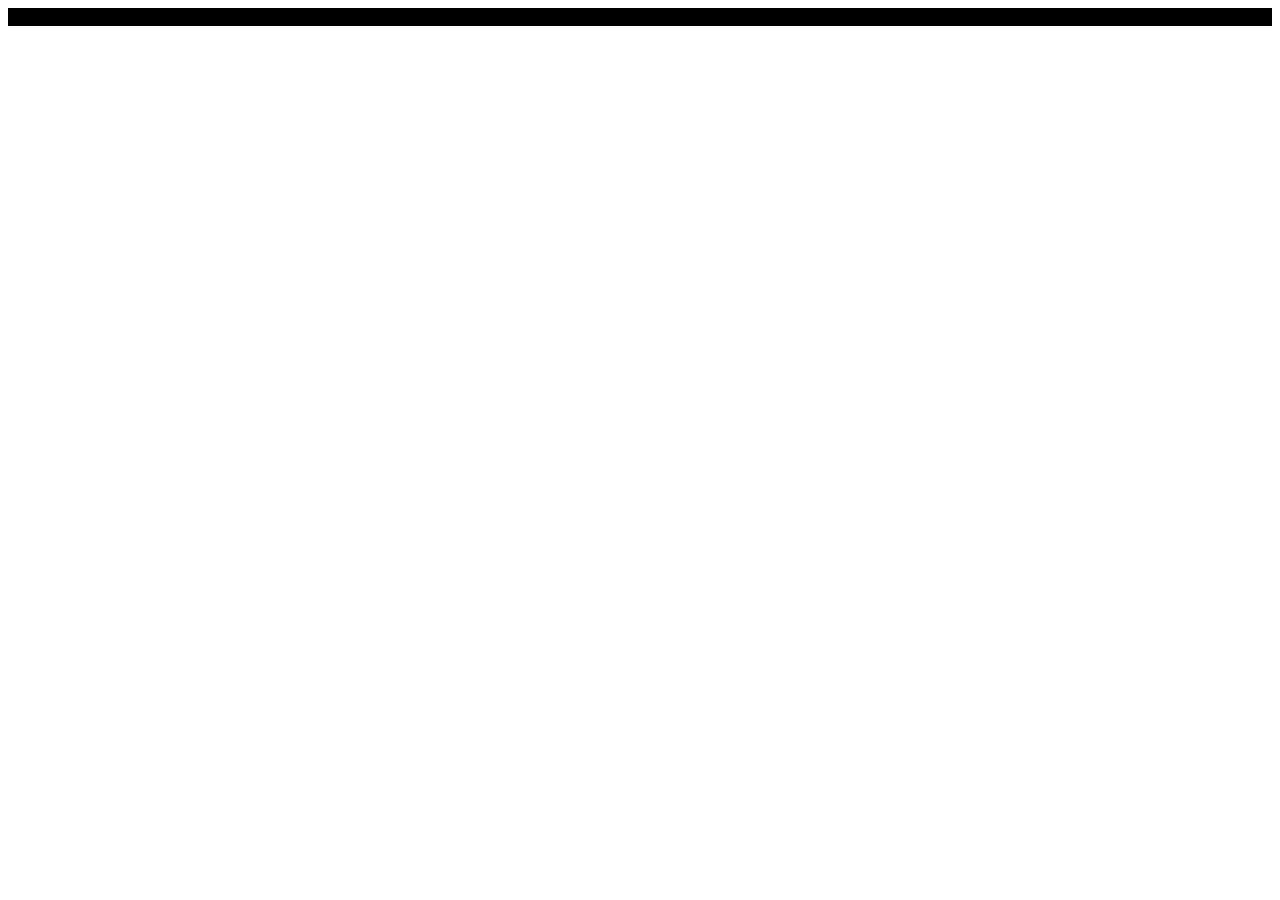
==== index.html @ a9e6e2d8 "new file:   index.html" ====
<!DOCTYPE html>
<html lang="en">

<head>
    <meta charset="UTF-8">
    <meta name="viewport" content="width=device-width, initial-scale=1.0">
    <title>Document</title>
</head>

<body>

    <div style="background-color: black;">Yo, this is my site</div>

</body>

</html>
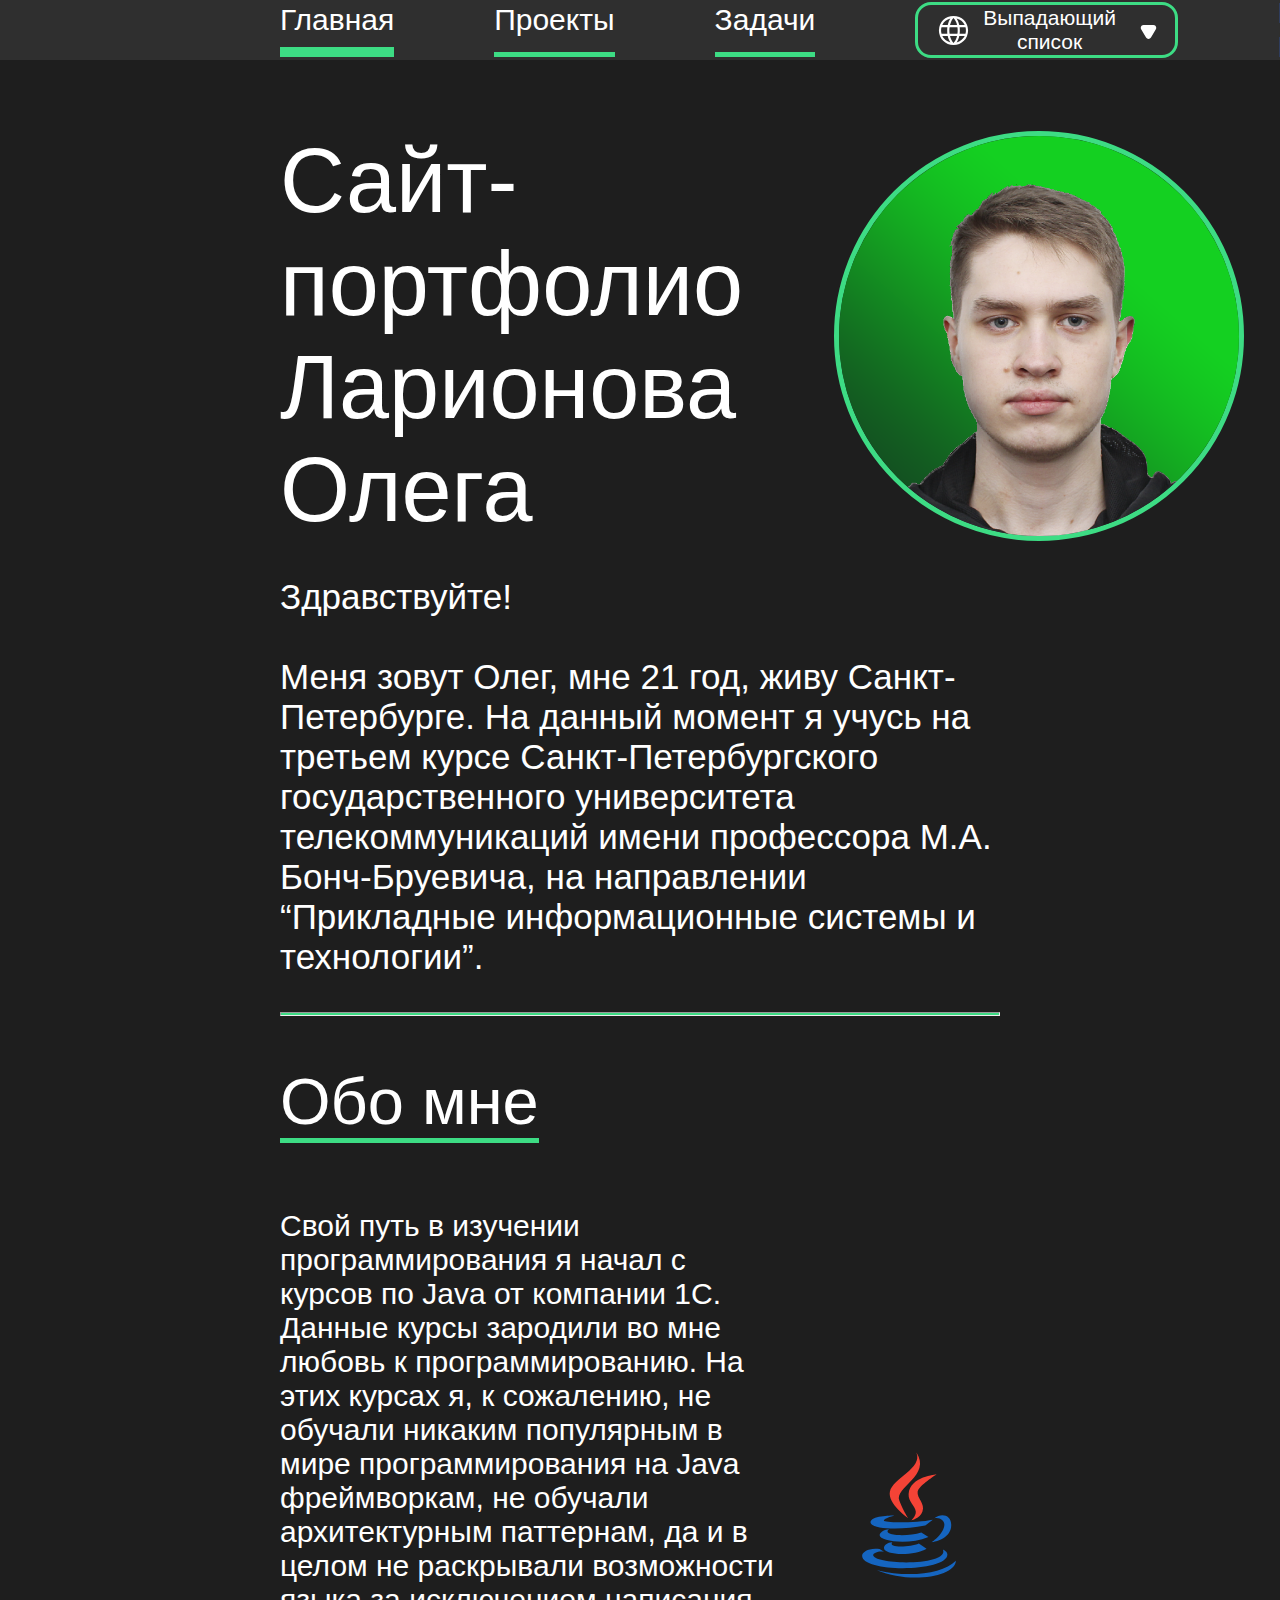
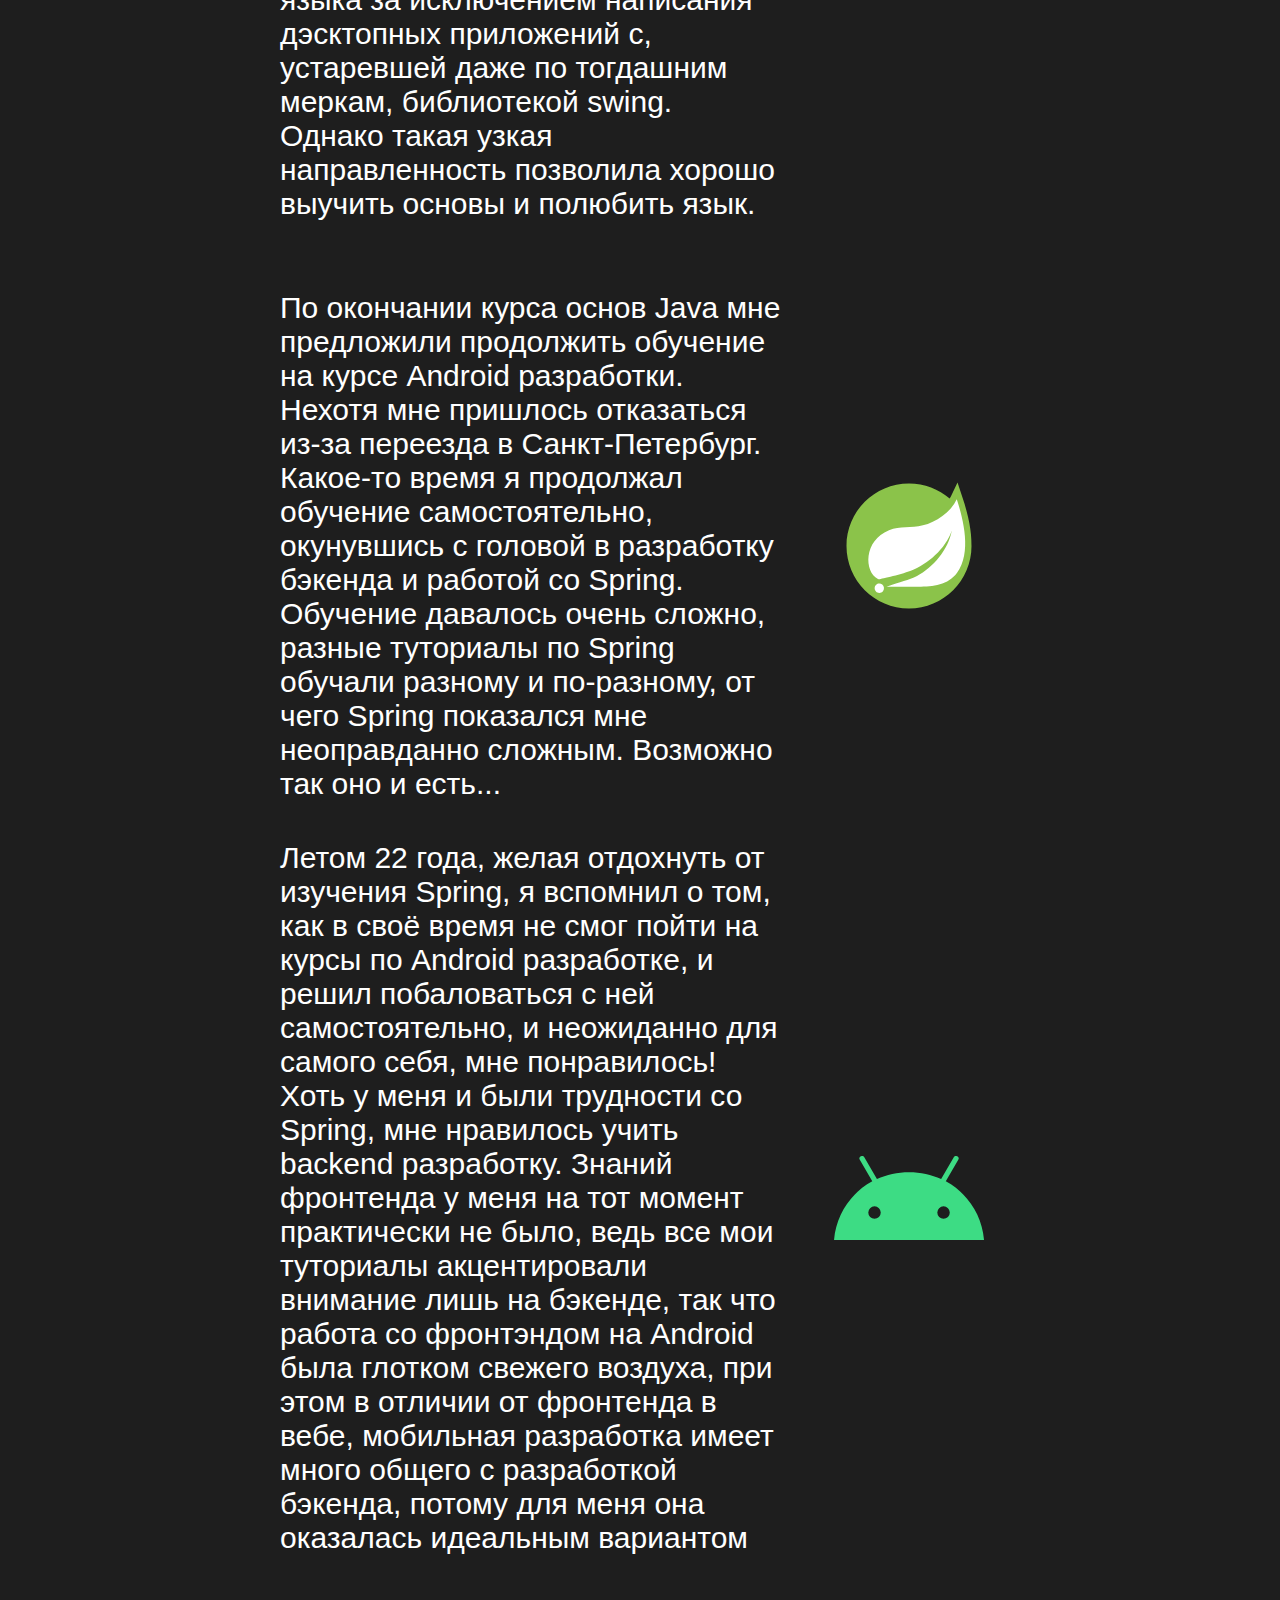
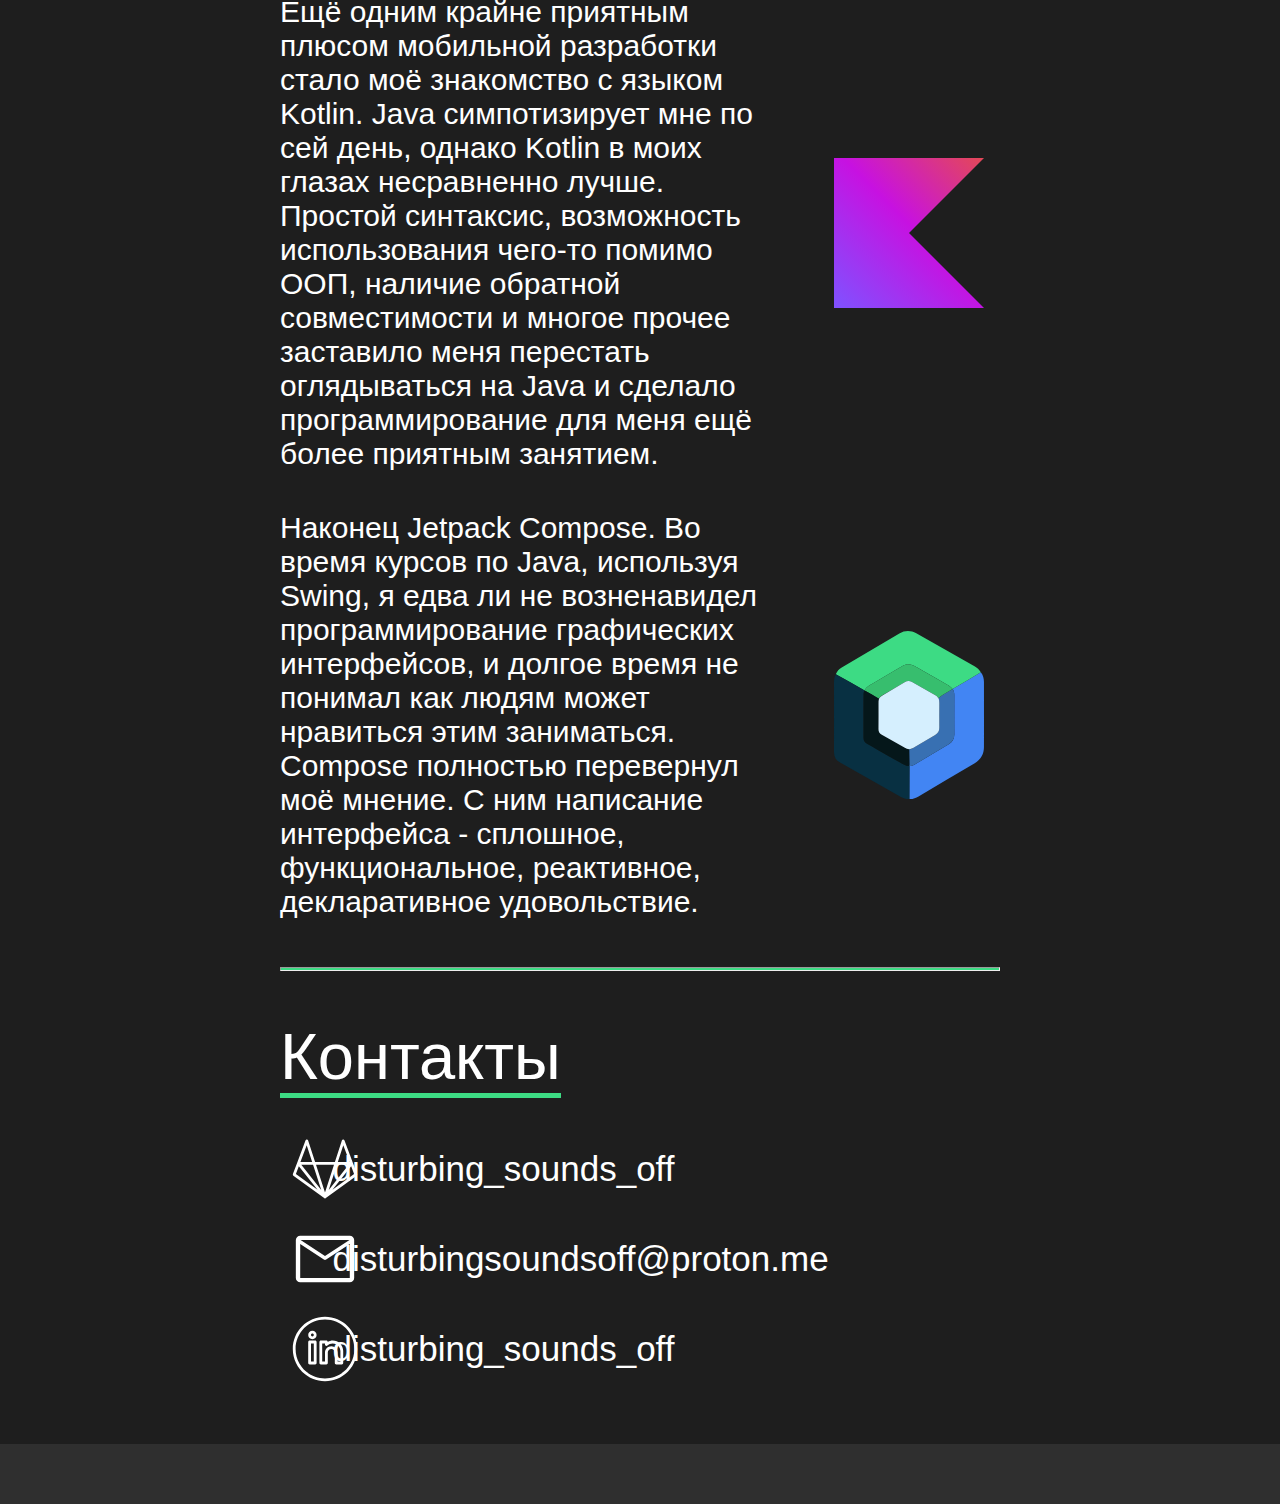
==== commit b17780c7: "added files from portfolio" ====
--- a/index.html
+++ b/index.html
@@ -1,15 +1,190 @@
 <!DOCTYPE html>
-<html lang="en">
+<html>
 
 <head>
-    <meta charset="UTF-8">
-    <meta name="viewport" content="width=device-width, initial-scale=1.0">
     <title>Document</title>
+    <link rel="stylesheet" href="style/style.css">
+    <meta charset="utf-8">
 </head>
 
 <body>
 
-    <div style="background-color: black;">Yo, this is my site</div>
+    <header style="display: flex; flex-direction: row; justify-content: space-between;">
+
+        <div class="navbarLeft">
+            <a class="navItemCurrent" href="index.html">Главная</a>
+            <a class="navItem" href="pages/projects.html">Проекты</a>
+            <a class="navItem" href="pages/tasks.html">Задачи</a>
+        </div>
+
+        <div class="navbarRight">
+
+            <div class="selectLanguage">
+                <button onclick="listLanguages()" class="dropBtn">
+                    <img src="icons/language.svg" alt="" style="height: 35px; padding: 0px 12px; filter: invert(100%);">
+                    <span style="font-size: 21px;">
+                        Выпадающий список
+                    </span>
+                    <img src="icons/arrow_down.svg" alt="" style="height: 14px; padding: 4px 12px 0px 24px;">
+
+                </button>
+                <div id="dropList" class="dropContent">
+                    <a href="pages/tasks.html" style="color: black; text-decoration: none;">Задания</a><br>
+                    <a href="http://ddg.gg" style="color: black; text-decoration: none;">ddg</a><br>
+                    <a href="https://gprivate.com/65cmh" style="color: black; text-decoration: none;">HTML</a>
+                </div>
+            </div>
+
+            <a style="text-decoration: none; color: white;" href="pages/login.html">Вход / Регистрация</a>
+
+        </div>
+    </header>
+
+    <main>
+
+        <div class="doubleGrid">
+            <span style="font-size: 90px;">
+                Сайт-портфолио Ларионова Олега
+            </span>
+            <img class="imgFace" src="icons/prof.png" alt="">
+        </div>
+
+        <p style="font-size: 35px;">
+            Здравствуйте!<br>
+            <br>
+            Меня зовут Олег, мне 21 год, живу Санкт-Петербурге.
+            На данный момент я учусь на третьем курсе Санкт-Петербургского государственного университета
+            телекоммуникаций имени профессора
+            М.А. Бонч-Бруевича, на направлении
+            “Прикладные информационные системы и технологии”.
+        </p>
+
+        <hr class="separator">
+
+        <div class="spacer"></div>
+
+        <div class="INFO_ABOUT_ME">
+
+            <span class="subtitle">Обо мне</span>
+
+            <div class="spacer"></div>
+
+            <div class="doubleGrid">
+                <span style="font-size: 30px; ">
+                    <p>
+                        Свой путь в изучении программирования я начал с
+                        курсов
+                        по Java от компании
+                        1C. Данные курсы зародили во мне любовь к программированию. На этих курсах я, к сожалению, не
+                        обучали
+                        никаким популярным в мире программирования на Java фреймворкам, не обучали архитектурным
+                        паттернам,
+                        да и в целом не раскрывали возможности языка за исключением написания дэсктопных приложений с,
+                        устаревшей даже по тогдашним меркам, библиотекой swing. Однако такая узкая направленность
+                        позволила
+                        хорошо выучить основы и полюбить язык.
+                    </p>
+                </span>
+                <img width="150px" src="icons/java_logo.svg" alt="">
+            </div>
+
+            <div class="spacer"></div>
+
+            <div class="doubleGrid">
+                <span style="font-size: 30px; ">
+                    По окончании курса основ Java мне предложили продолжить обучение на курсе Android разработки. Нехотя
+                    мне
+                    пришлось отказаться из-за переезда в Санкт-Петербург. Какое-то время я продолжал обучение
+                    самостоятельно, окунувшись с головой в разработку бэкенда и работой со Spring. Обучение давалось
+                    очень
+                    сложно, разные туториалы по Spring обучали разному и по-разному, от чего Spring показался мне
+                    неоправданно сложным. Возможно так оно и есть...
+                </span>
+                <img width="150px" src="icons/spring_boot_logo.svg" alt="">
+            </div>
+
+            <div class="spacer"></div>
+
+            <div class="doubleGrid">
+                <span style="font-size: 30px; ">
+                    Летом 22 года, желая отдохнуть от изучения Spring, я вспомнил о том, как в своё время не смог пойти
+                    на
+                    курсы по Android разработке, и решил побаловаться с ней самостоятельно, и неожиданно для самого
+                    себя,
+                    мне понравилось! Хоть у меня и были трудности со Spring, мне нравилось учить backend разработку.
+                    Знаний
+                    фронтенда у меня на тот момент практически не было, ведь все мои туториалы акцентировали внимание
+                    лишь
+                    на бэкенде, так что работа со фронтэндом на Android была глотком свежего воздуха, при этом в отличии
+                    от
+                    фронтенда в вебе, мобильная разработка имеет много общего с разработкой бэкенда, потому для меня она
+                    оказалась идеальным вариантом
+                </span>
+                <img width="150px" src="icons/android_logo.svg" alt="">
+            </div>
+            <div class="spacer"></div>
+
+            <div class="doubleGrid">
+                <span style="font-size: 30px; ">
+                    Ещё одним крайне приятным плюсом мобильной разработки стало моё знакомство с языком Kotlin. Java
+                    симпотизирует
+                    мне по сей день, однако Kotlin в моих глазах несравненно лучше. Простой синтаксис, возможность
+                    использования
+                    чего-то помимо ООП, наличие обратной совместимости и многое прочее заставило меня перестать
+                    оглядываться
+                    на Java
+                    и сделало программирование для меня ещё более приятным занятием.
+
+                </span>
+                <img width="150px" src="icons/kotlin_logo.svg" alt="">
+            </div>
+
+            <div class="spacer"></div>
+
+            <div class="doubleGrid">
+                <span style="font-size: 30px; ">
+                    Наконец Jetpack Compose. Во время курсов по Java, используя Swing, я едва ли не возненавидел
+                    программирование графических интерфейсов, и долгое время не понимал как людям может нравиться этим
+                    заниматься. Compose полностью перевернул моё мнение. С ним написание интерфейса - сплошное,
+                    функциональное, реактивное, декларативное удовольствие.
+                </span>
+                <img width="150px" src="icons/compose_logo.svg" alt="">
+            </div>
+
+            <div class="spacer"></div>
+
+            <hr class="separator">
+
+            <div class="spacer"></div>
+        </div>
+        <span class="subtitle">Контакты</span>
+
+        <div class="spacer"></div>
+
+        <div class="link">
+            <img width="70px" src="icons/gitlab_logo.svg" alt="">
+            <span style="font-size: 35px;">disturbing_sounds_off</span>
+        </div>
+
+        <div class="link">
+            <img width="70px" src="icons/mail_icon.svg" alt="">
+            <span style="font-size: 35px;">disturbingsoundsoff@proton.me</span>
+        </div>
+
+        <div class="link">
+            <img width="70px" src="icons/linkedin_logo.svg" alt="">
+            <span style="font-size: 35px;">disturbing_sounds_off</span>
+        </div>
+
+        <div class="spacer"></div>
+
+    </main>
+
+    <footer>
+
+    </footer>
+
+    <script src="scripts/language.js"></script>
 
 </body>
 
--- a/style/style.css
+++ b/style/style.css
@@ -0,0 +1,147 @@
+* {
+    font-family: Roboto, sans-serif;
+}
+
+html, body {
+width: 100%; height: 100%;
+}
+
+body {
+    background-color: #1e1e1e;
+    margin: 0px;
+    color: white;
+    font-family: Roboto;
+}
+
+header, footer{
+    height: 60px;
+    background-color: #2f2f2f;
+}
+
+header, main {
+    padding-left: 280px;
+    padding-right: 280px;
+}
+
+.navbarLeft {
+    display: flex;
+    flex-direction: row;
+    align-items: center;
+    font-size: 30px;
+}
+
+.navbarRight {
+    display: flex;
+    flex-direction: row;
+    align-items: center;
+    font-size: 30px;
+}
+
+.navItem, .navItemCurrent {
+    margin-right: 100px;
+    text-decoration: none;
+    color: white;
+}
+
+.navItem {
+    padding-bottom: 15px;
+    border-bottom: 5px solid #3ddc84;
+}
+
+.navItemCurrent {
+    padding-bottom: 10px;
+    border-bottom: 10px solid #3ddc84;
+}
+
+main {
+    padding-top: 70px;
+}
+
+.doubleGrid {
+    display: grid; 
+    grid-template-columns: 70% auto;
+    grid-template-rows: auto;
+    justify-content: start;
+    align-items: center;
+    column-gap: 50px;
+}
+
+.link {
+    padding-left: 10px;
+    padding-bottom: 20px;
+    display: grid; 
+    grid-template-columns: 6% auto;
+    align-items: center;
+}
+
+.imgFace {
+    width: 400px;
+    height: 400px;
+    border: 5px solid #3ddc84;
+    border-radius: 50%;
+}
+
+.separator {
+    height: 2px; 
+    color: #3ddc84; 
+    background-color: #3ddc84;
+}
+
+.spacer {
+    height: 40px;
+}
+
+.subtitle {
+    font-size: 65px; 
+    border-bottom: 5px solid #3ddc84;
+    margin-bottom: 40px;
+    margin-top: 40px;
+}
+
+.selectLanguage {
+    position: relative;
+    display: inline-block;
+    padding-right: 100px;
+}
+
+.dropBtn {
+    color: white;
+    background: none;
+    font-size: 30px;
+    border: 3px solid #3ddc84;
+    border-radius: 16px;
+    display: flex;
+    flex-direction: row;
+    align-items: center;
+}
+
+.dropContent {
+    display: none;
+    position: absolute;
+    background-color: white;
+    z-index: 1;
+}
+
+.dropContent span {
+    color: black;
+    padding: 12px 16px;
+    display: block;
+    
+}
+
+.show {
+    display:block;
+}
+
+.flexColumn {
+    display: flex;
+    flex-direction: column;
+    align-items: center;
+}
+
+.flexRow {
+    display: flex;
+    flex-direction: row;
+    align-items: center;
+}
+
